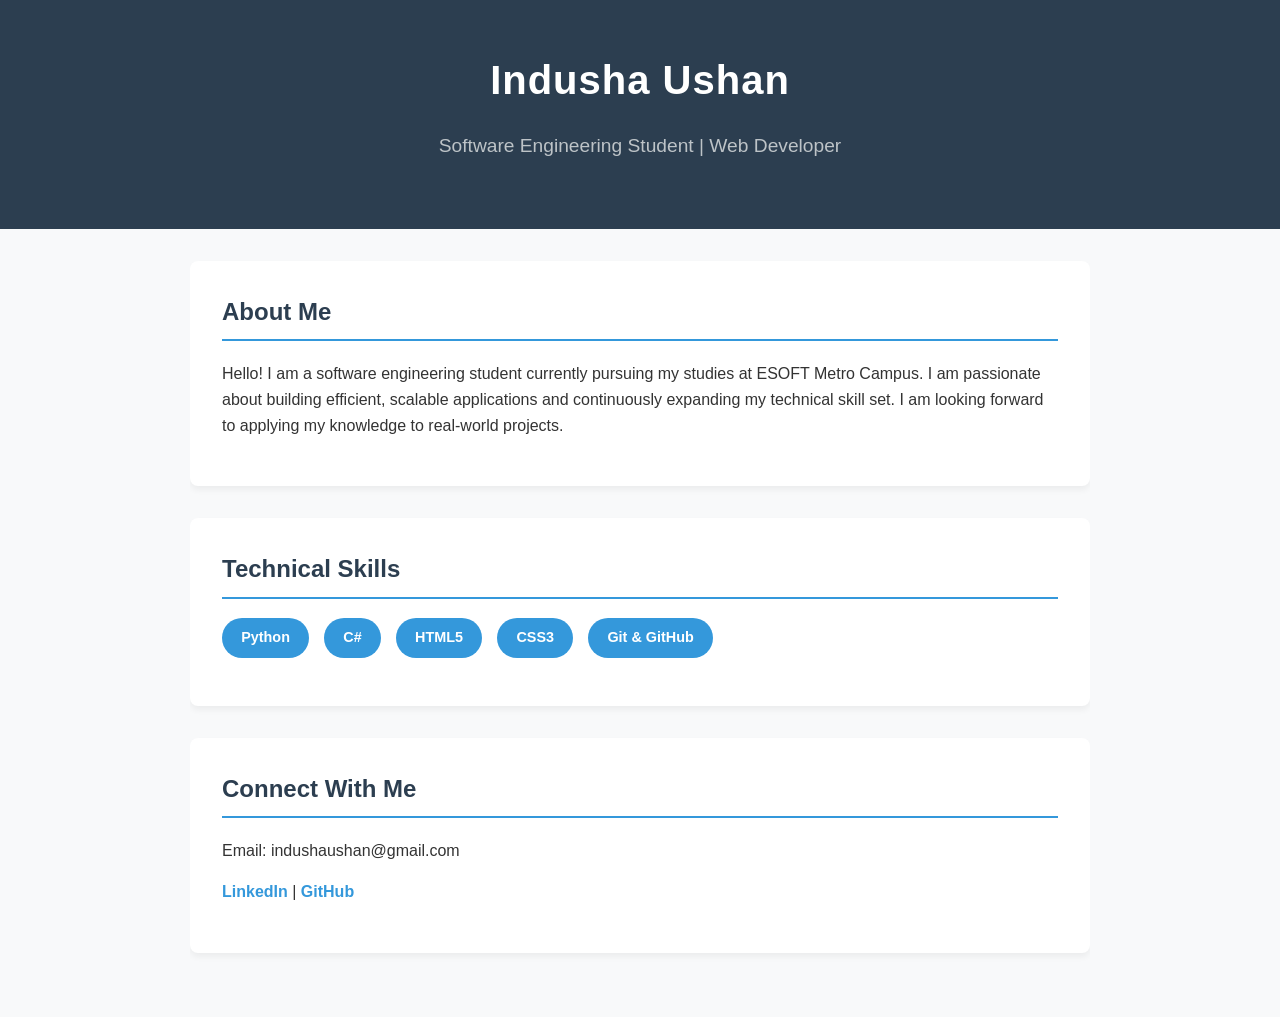
==== index.html @ 008d050e "Add files via upload" ====
<!DOCTYPE html>
<html lang="en">
<head>
    <meta charset="UTF-8">
    <meta name="viewport" content="width=device-width, initial-scale=1.0">
    <title>Indusha Ushan | Portfolio</title>
    <style>
        /* Modern & Professional CSS Variables */
        :root {
            --primary-color: #2c3e50;
            --accent-color: #3498db;
            --text-color: #333;
            --bg-color: #f8f9fa;
        }

        body {
            font-family: 'Segoe UI', Tahoma, Geneva, Verdana, sans-serif;
            line-height: 1.6;
            margin: 0;
            padding: 0;
            color: var(--text-color);
            background-color: var(--bg-color);
        }

        header {
            background: var(--primary-color);
            color: #fff;
            padding: 3rem 0;
            text-align: center;
        }

        header h1 {
            margin: 0;
            font-size: 2.5rem;
            letter-spacing: 1px;
        }

        header p {
            font-size: 1.2rem;
            font-weight: 300;
            color: #bdc3c7;
        }

        .container {
            width: 85%;
            max-width: 900px;
            margin: auto;
            overflow: hidden;
            padding: 2rem 0;
        }

        .section {
            background: #fff;
            padding: 2rem;
            margin-bottom: 2rem;
            border-radius: 8px;
            box-shadow: 0 4px 6px rgba(0,0,0,0.05);
        }

        h2 {
            color: var(--primary-color);
            border-bottom: 2px solid var(--accent-color);
            padding-bottom: 0.5rem;
            margin-top: 0;
        }

        .skills-list {
            list-style: none;
            padding: 0;
            display: flex;
            flex-wrap: wrap;
            gap: 15px;
        }

        .skills-list li {
            background: var(--accent-color);
            color: #fff;
            padding: 0.5rem 1.2rem;
            border-radius: 20px;
            font-size: 0.9rem;
            font-weight: bold;
        }

        a {
            color: var(--accent-color);
            text-decoration: none;
            font-weight: bold;
        }

        a:hover {
            text-decoration: underline;
        }
    </style>
</head>
<body>

    <header>
        <h1>Indusha Ushan</h1>
        <p>Software Engineering Student | Web Developer</p>
    </header>

    <div class="container">
        <section class="section">
            <h2>About Me</h2>
            <p>Hello! I am a software engineering student currently pursuing my studies at ESOFT Metro Campus. I am passionate about building efficient, scalable applications and continuously expanding my technical skill set. I am looking forward to applying my knowledge to real-world projects.</p>
        </section>

        <section class="section">
            <h2>Technical Skills</h2>
            <ul class="skills-list">
                <li>Python</li>
                <li>C#</li>
                <li>HTML5</li>
                <li>CSS3</li>
                <li>Git & GitHub</li>
            </ul>
        </section>

        <section class="section">
            <h2>Connect With Me</h2>
            <p>Email: indushaushan@gmail.com</p>
            <p>
                <a href="#">LinkedIn</a> |  
                <a href="#">GitHub</a>
            </p>
        </section>
    </div>

</body>
</html>
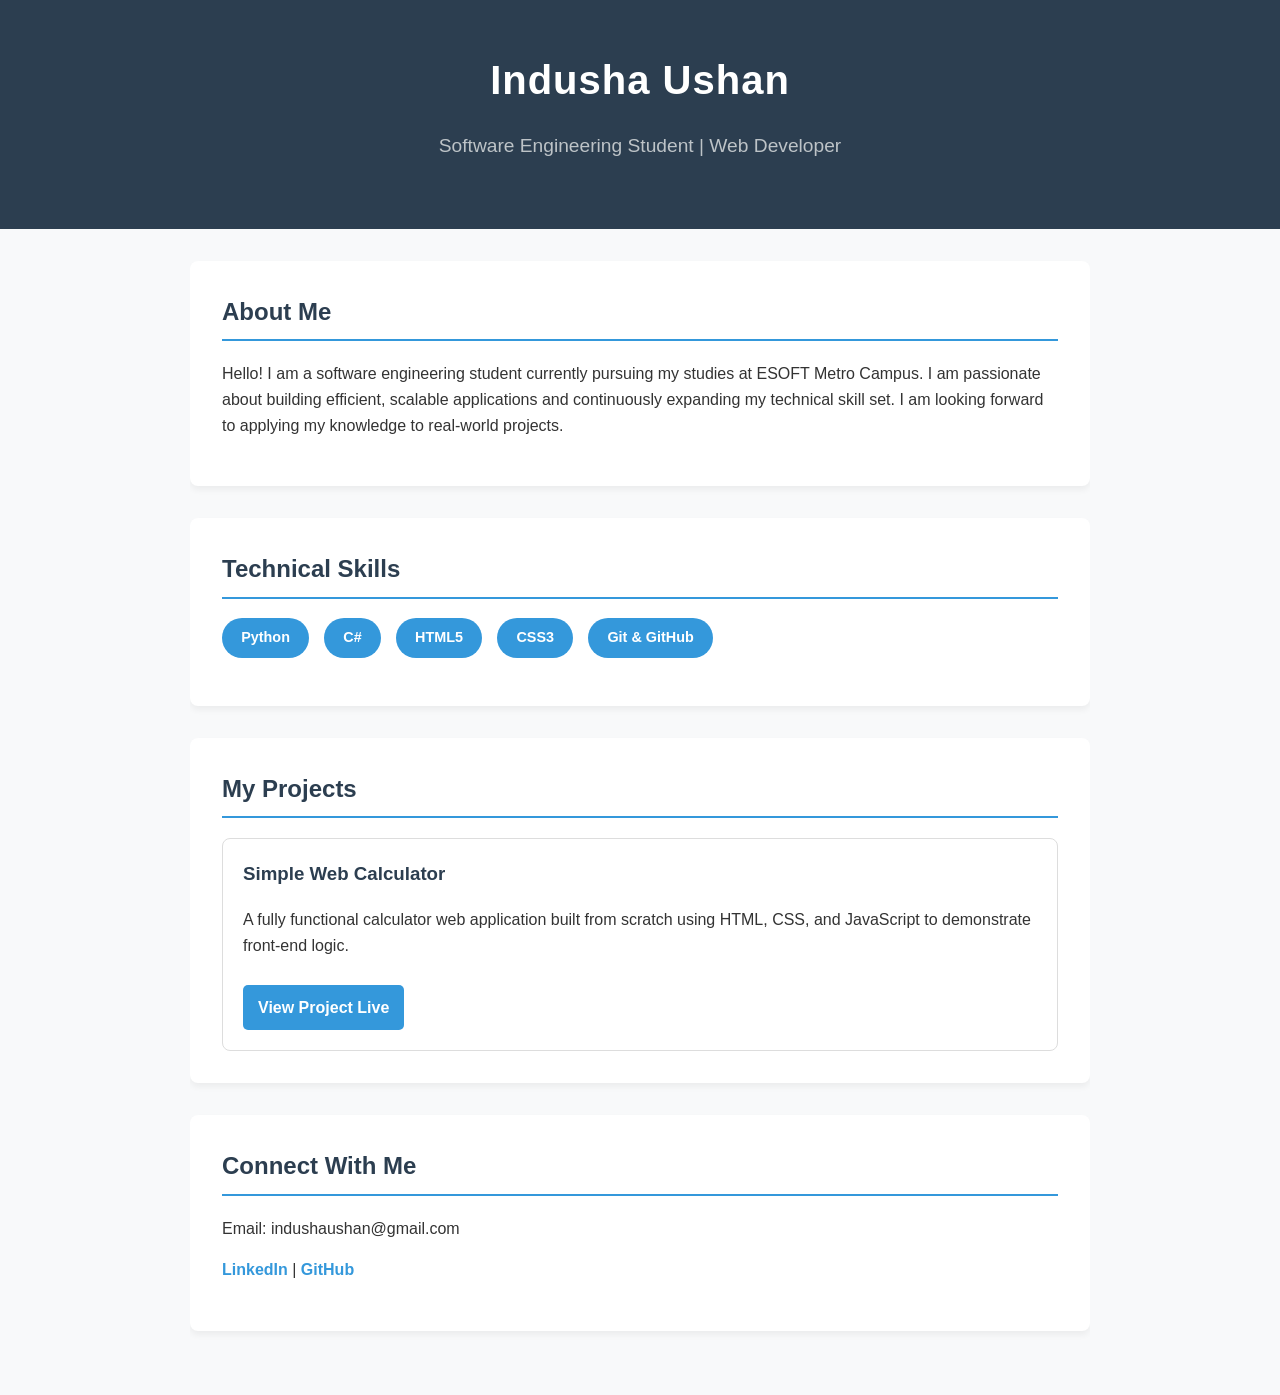
==== commit 49a44fcc: "Add files via upload" ====
--- a/index.html
+++ b/index.html
@@ -117,6 +117,15 @@
         </section>
 
         <section class="section">
+            <h2>My Projects</h2>
+            <div style="border: 1px solid #ddd; padding: 20px; border-radius: 8px;">
+                <h3 style="margin-top: 0; color: #2c3e50;">Simple Web Calculator</h3>
+                <p>A fully functional calculator web application built from scratch using HTML, CSS, and JavaScript to demonstrate front-end logic.</p>
+                <a href="calculator.html" target="_blank" style="background: #3498db; color: #fff; padding: 10px 15px; border-radius: 5px; text-decoration: none; font-weight: bold; display: inline-block; margin-top: 10px;">View Project Live</a>
+            </div>
+        </section>
+
+        <section class="section">
             <h2>Connect With Me</h2>
             <p>Email: indushaushan@gmail.com</p>
             <p>
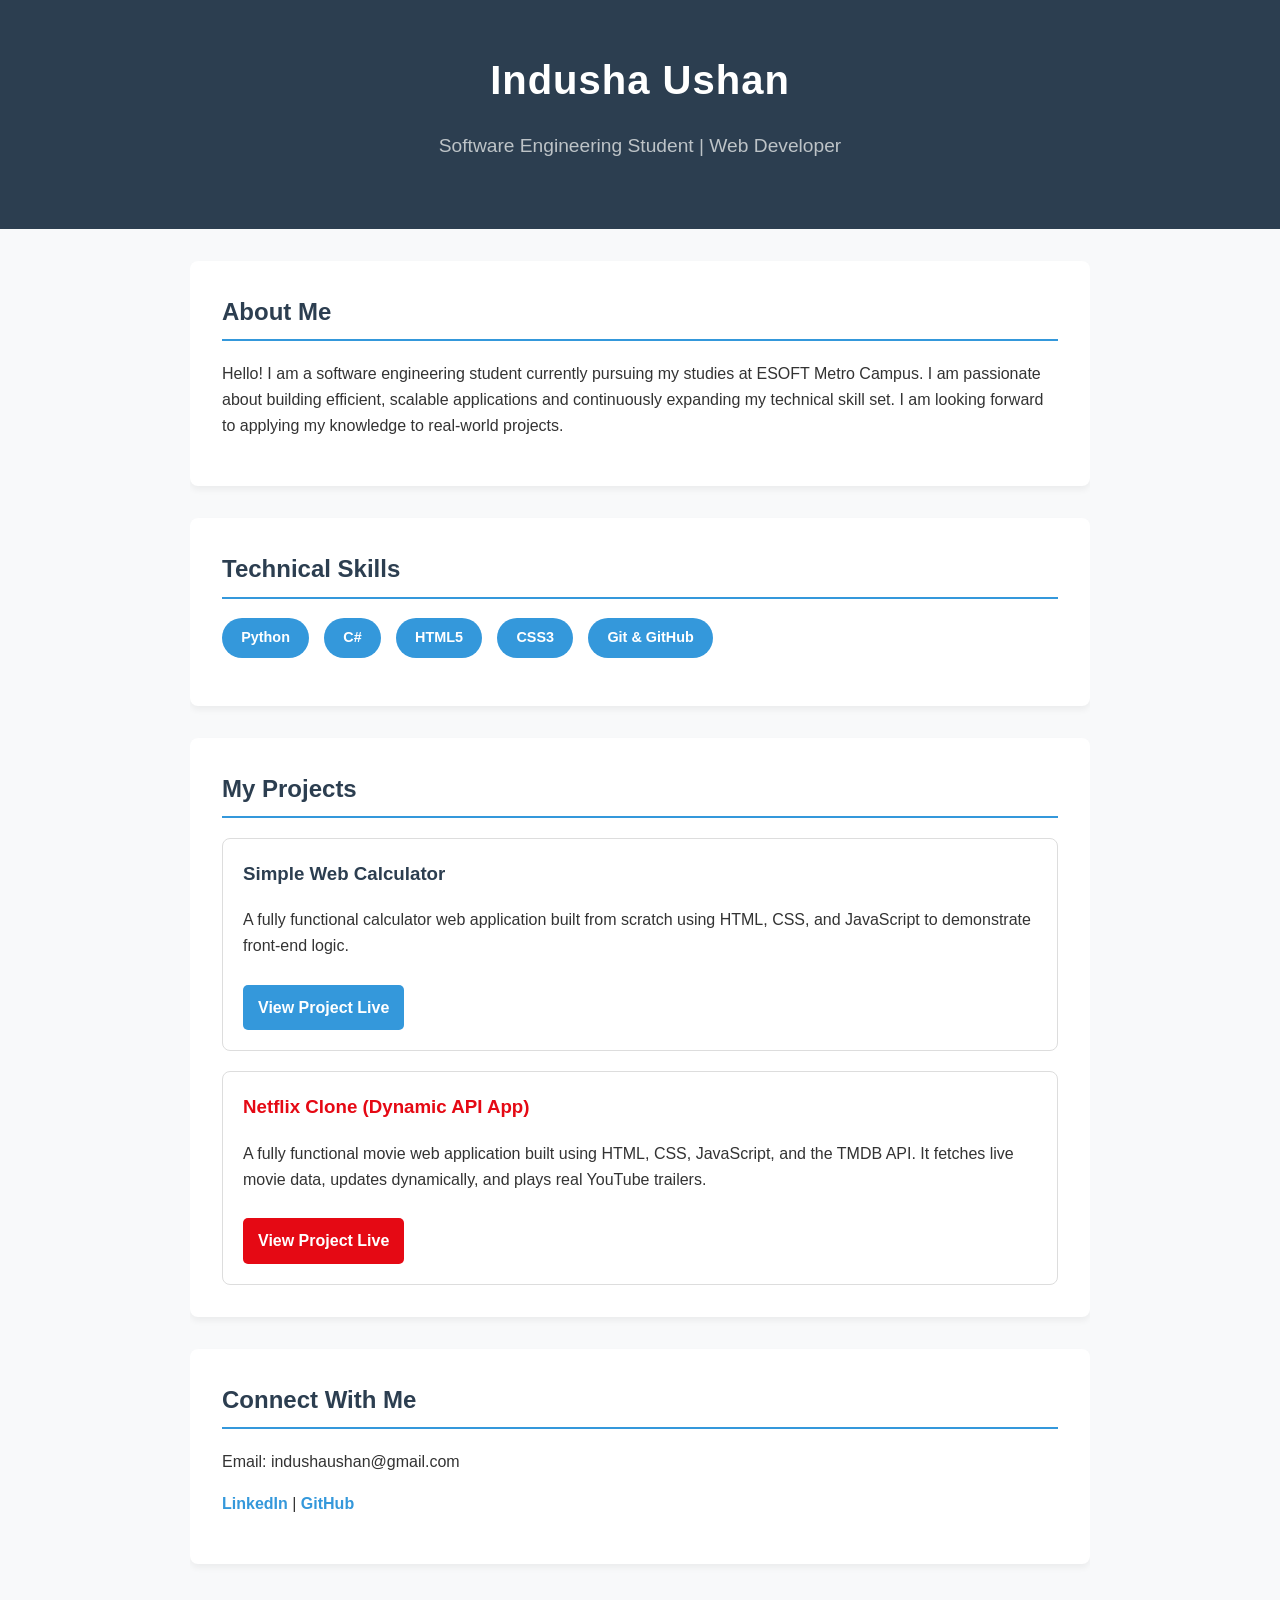
==== commit 43cced48: "Add files via upload" ====
--- a/index.html
+++ b/index.html
@@ -123,14 +123,20 @@
                 <p>A fully functional calculator web application built from scratch using HTML, CSS, and JavaScript to demonstrate front-end logic.</p>
                 <a href="calculator.html" target="_blank" style="background: #3498db; color: #fff; padding: 10px 15px; border-radius: 5px; text-decoration: none; font-weight: bold; display: inline-block; margin-top: 10px;">View Project Live</a>
             </div>
+
+            <div style="border: 1px solid #ddd; padding: 20px; border-radius: 8px; margin-top: 20px;">
+                <h3 style="margin-top: 0; color: #e50914;">Netflix Clone (Dynamic API App)</h3>
+                <p>A fully functional movie web application built using HTML, CSS, JavaScript, and the TMDB API. It fetches live movie data, updates dynamically, and plays real YouTube trailers.</p>
+                <a href="Netflix-Clone/" target="_blank" style="background: #e50914; color: #fff; padding: 10px 15px; border-radius: 5px; text-decoration: none; font-weight: bold; display: inline-block; margin-top: 10px;">View Project Live</a>
+            </div>
         </section>
 
         <section class="section">
             <h2>Connect With Me</h2>
             <p>Email: indushaushan@gmail.com</p>
             <p>
-                <a href="#">LinkedIn</a> |  
-                <a href="#">GitHub</a>
+                <a href="https://www.linkedin.com/in/indusha-ushan-dev/">LinkedIn</a> |  
+                <a href="https://github.com/indushaushan">GitHub</a>
             </p>
         </section>
     </div>
